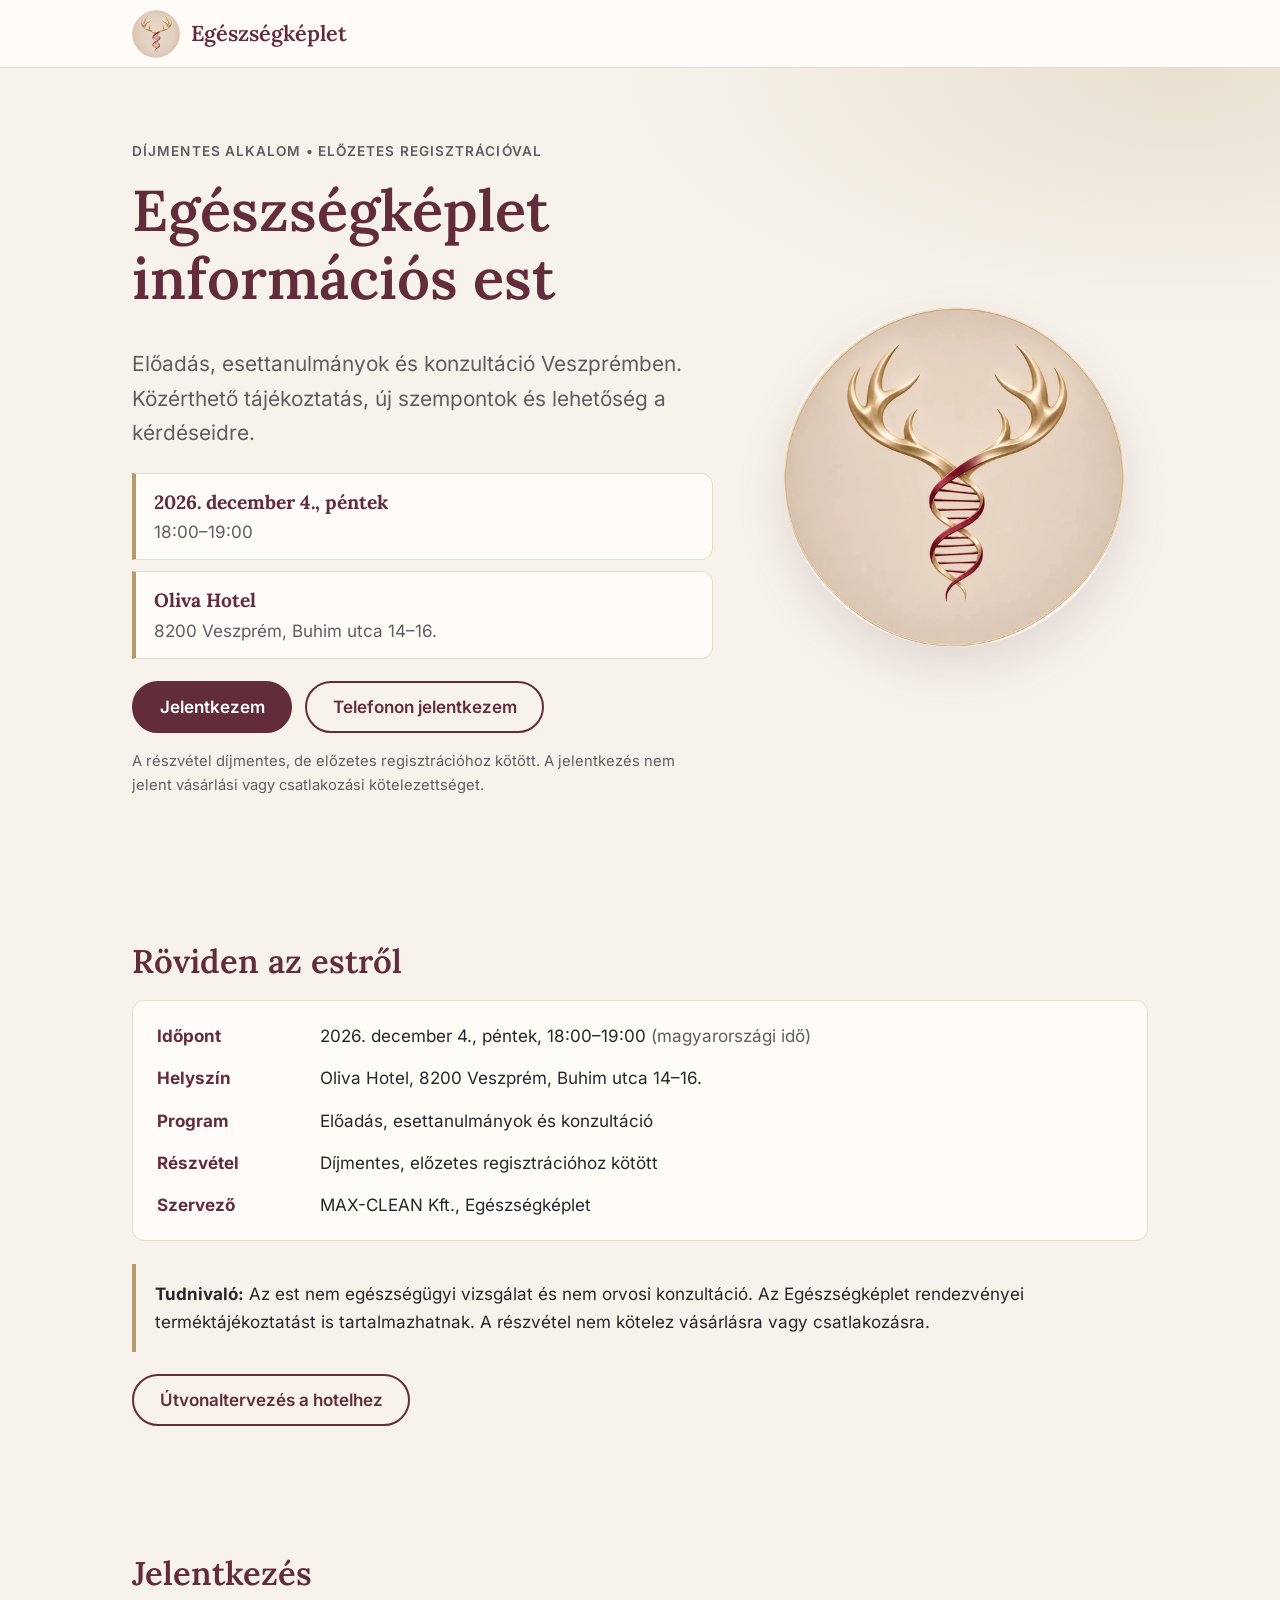
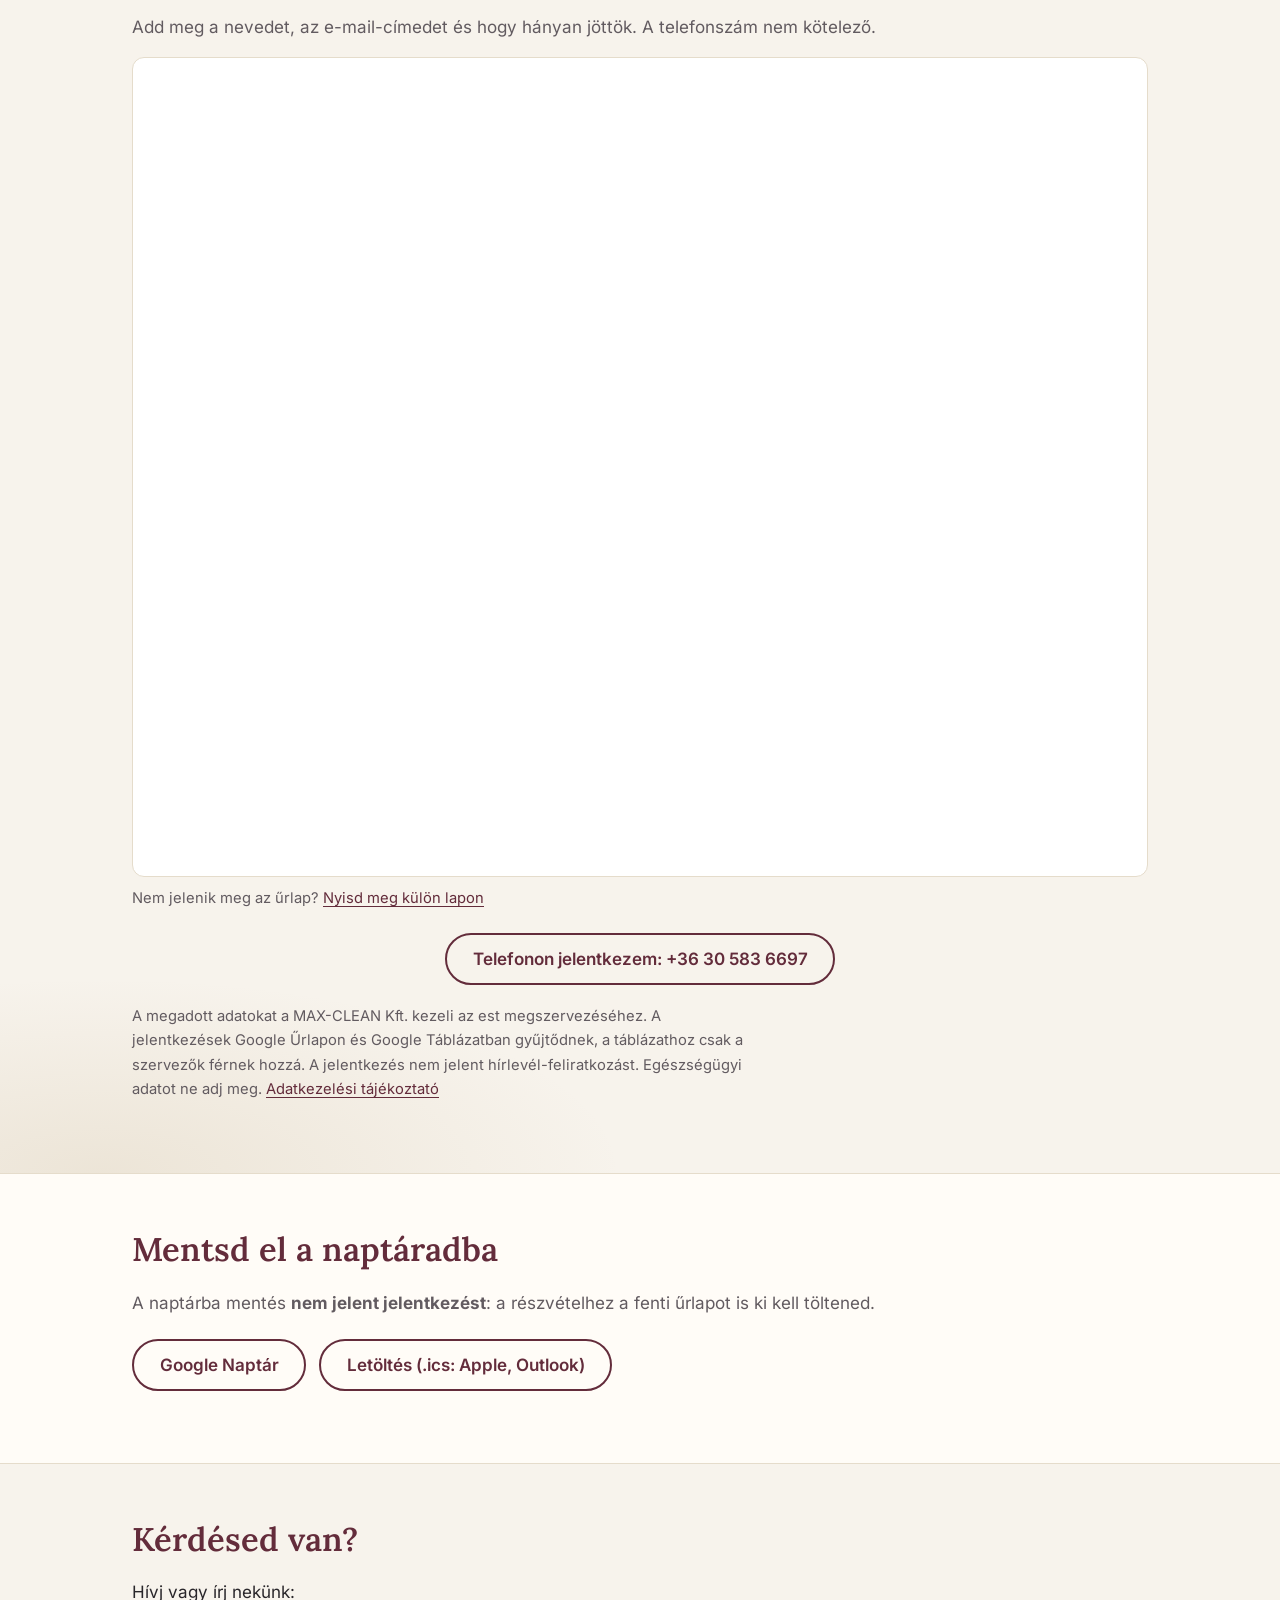
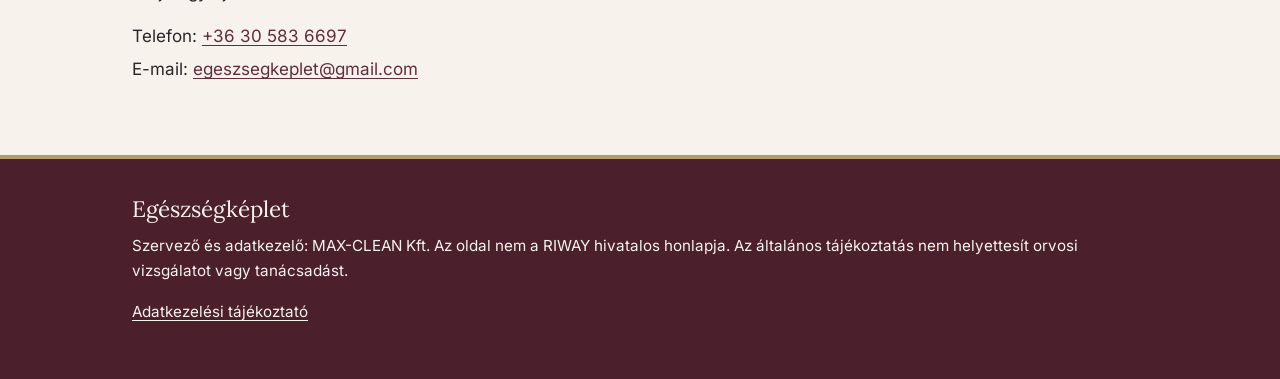
==== index.html @ 8a41c0c7 "Információs est landing (ideiglenes GitHub Pages kiadás)" ====
<!doctype html>
<html lang="hu-HU">
<head>
<meta charset="utf-8">
<meta name="viewport" content="width=device-width, initial-scale=1">
<title>Egészségképlet információs est – Veszprém, 2026. december 4.</title>
<meta name="description" content="Díjmentes, regisztrációhoz kötött információs est Veszprémben, az Oliva Hotelben, 2026. december 4-én 18:00-kor: előadás, esettanulmányok és konzultáció.">
<!-- Indulásig noindex: a hirdetésből érkező forgalomhoz nincs szükség keresőindexelésre. Szükség esetén a sort törölni lehet. -->
<meta name="robots" content="noindex, nofollow">
<link rel="canonical" href="https://egeszsegkeplet.github.io/egeszsegkeplet-est/">
<meta name="theme-color" content="#F7F3EC">
<link rel="icon" type="image/png" sizes="32x32" href="assets/img/favicon-32.png">
<link rel="apple-touch-icon" href="assets/img/apple-touch-icon.png">

<meta property="og:locale" content="hu_HU">
<meta property="og:type" content="website">
<meta property="og:site_name" content="Egészségképlet">
<meta property="og:title" content="Egészségképlet információs est – Veszprém, 2026. december 4.">
<meta property="og:description" content="Díjmentes, regisztrációhoz kötött alkalom az Oliva Hotelben: előadás, esettanulmányok és konzultáció.">
<meta property="og:url" content="https://egeszsegkeplet.github.io/egeszsegkeplet-est/">
<meta property="og:image" content="https://egeszsegkeplet.github.io/egeszsegkeplet-est/assets/img/og.png">
<meta property="og:image:width" content="1200">
<meta property="og:image:height" content="630">
<meta name="twitter:card" content="summary_large_image">

<link rel="preload" href="assets/fonts/lora-latin-wght-normal.woff2" as="font" type="font/woff2" crossorigin>
<link rel="preload" href="assets/fonts/inter-latin-wght-normal.woff2" as="font" type="font/woff2" crossorigin>
<link rel="stylesheet" href="assets/css/landing.css">
<script>document.documentElement.classList.add('js');</script>
</head>
<body>
<a class="skip-link" href="#jelentkezes">Ugrás a jelentkezéshez</a>

<header class="top">
	<div class="wrap top__in">
		<a class="brand" href="./" aria-label="Egészségképlet – főoldal">
			<img src="assets/img/emblem-192.webp" width="48" height="48" alt="" decoding="async">
			<span class="brand__name">Egészségképlet</span>
		</a>
		</div>
</header>

<main id="main">
	<section class="hero">
		<div class="wrap hero__in">
			<div class="hero__text">
				<p class="eyebrow">Díjmentes alkalom • Előzetes regisztrációval</p>
				<h1>Egészségképlet információs est</h1>
				<p class="lead">Előadás, esettanulmányok és konzultáció Veszprémben. Közérthető tájékoztatás, új szempontok és lehetőség a kérdéseidre.</p>
				<ul class="when" aria-label="Időpont és helyszín">
					<li><strong>2026. december 4., péntek</strong><span>18:00–19:00</span></li>
					<li><strong>Oliva Hotel</strong><span>8200 Veszprém, Buhim utca 14–16.</span></li>
				</ul>
				<p class="cta-row">
					<a class="btn" href="#jelentkezes">Jelentkezem</a>
					<a class="btn btn--ghost" href="tel:+36305836697">Telefonon jelentkezem</a>
				</p>
				<p class="fine">A részvétel díjmentes, de előzetes regisztrációhoz kötött. A jelentkezés nem jelent vásárlási vagy csatlakozási kötelezettséget.</p>
			</div>
			<div class="hero__art">
				<img src="assets/img/emblem-512.webp" width="320" height="320" alt="Egészségképlet embléma: agancs és kettős spirál" decoding="async">
			</div>
		</div>
	</section>

	<section class="band" aria-labelledby="adatok-h">
		<div class="wrap">
			<h2 id="adatok-h">Röviden az estről</h2>
			<dl class="facts">
				<div><dt>Időpont</dt><dd>2026. december 4., péntek, 18:00–19:00 <span class="muted">(magyarországi idő)</span></dd></div>
				<div><dt>Helyszín</dt><dd>Oliva Hotel, 8200 Veszprém, Buhim utca 14–16.</dd></div>
				<div><dt>Program</dt><dd>Előadás, esettanulmányok és konzultáció</dd></div>
				<div><dt>Részvétel</dt><dd>Díjmentes, előzetes regisztrációhoz kötött</dd></div>
				<div><dt>Szervező</dt><dd>MAX-CLEAN Kft., Egészségképlet</dd></div>
			</dl>
			<div class="notice" role="note">
				<p><strong>Tudnivaló:</strong> Az est nem egészségügyi vizsgálat és nem orvosi konzultáció. Az Egészségképlet rendezvényei terméktájékoztatást is tartalmazhatnak. A részvétel nem kötelez vásárlásra vagy csatlakozásra.</p>
			</div>
			<p class="cta-row">
				<a class="btn btn--ghost" href="https://www.google.com/maps/dir/?api=1&amp;destination=Oliva%20Hotel%2C%20Buhim%20utca%2014-16%2C%208200%20Veszpr%C3%A9m" rel="noopener noreferrer">Útvonaltervezés a hotelhez</a>
			</p>
		</div>
	</section>

	<section id="jelentkezes" class="reg" aria-labelledby="jel-h">
		<div class="wrap reg__in">
			<h2 id="jel-h">Jelentkezés</h2>
			<p class="muted">Add meg a nevedet, az e-mail-címedet és hogy hányan jöttök. A telefonszám nem kötelező.</p>

			<div id="form-slot" class="form-slot" data-state="loading">
				<noscript><p class="notice">Az űrlap megjelenítéséhez JavaScript kell. Jelentkezz telefonon: <a href="tel:+36305836697">+36 30 583 6697</a>, vagy írj az <a href="mailto:egeszsegkeplet@gmail.com">egeszsegkeplet@gmail.com</a> címre.</p></noscript>
			</div>

			<p class="cta-row cta-row--center">
				<a class="btn btn--ghost" href="tel:+36305836697">Telefonon jelentkezem: +36 30 583 6697</a>
			</p>

			<p class="fine privacy">
				A megadott adatokat a MAX-CLEAN Kft. kezeli az est megszervezéséhez. A jelentkezések Google Űrlapon és Google Táblázatban gyűjtődnek, a táblázathoz csak a szervezők férnek hozzá. A jelentkezés nem jelent hírlevél-feliratkozást. Egészségügyi adatot ne adj meg.
				<a href="adatkezeles.html" rel="noopener">Adatkezelési tájékoztató</a>
			</p>
		</div>
	</section>

	<section class="band band--tint" aria-labelledby="mentes-h">
		<div class="wrap">
			<h2 id="mentes-h">Mentsd el a naptáradba</h2>
			<p class="muted">A naptárba mentés <strong>nem jelent jelentkezést</strong>: a részvételhez a fenti űrlapot is ki kell töltened.</p>
			<p class="cta-row">
				<a class="btn btn--ghost" href="https://calendar.google.com/calendar/render?action=TEMPLATE&amp;text=Eg%C3%A9szs%C3%A9gk%C3%A9plet%20inform%C3%A1ci%C3%B3s%20est&amp;dates=20261204T170000Z/20261204T180000Z&amp;details=El%C5%91ad%C3%A1s%2C%20esettanulm%C3%A1nyok%20%C3%A9s%20konzult%C3%A1ci%C3%B3.%20R%C3%A9szv%C3%A9tel%3A%20d%C3%ADjmentes%2C%20el%C5%91zetes%20regisztr%C3%A1ci%C3%B3hoz%20k%C3%B6t%C3%B6tt.%20Inform%C3%A1ci%C3%B3%3A%20https%3A%2F%2Fegeszsegkeplet.github.io%2Fegeszsegkeplet-est%2F&amp;location=Oliva%20Hotel%2C%208200%20Veszpr%C3%A9m%2C%20Buhim%20utca%2014%E2%80%9316.&amp;ctz=Europe/Budapest" rel="noopener noreferrer">Google Naptár</a>
				<a class="btn btn--ghost" href="oliva-informacios-est.ics" download>Letöltés (.ics: Apple, Outlook)</a>
			</p>
		</div>
	</section>

	<section class="band" aria-labelledby="kapcs-h">
		<div class="wrap">
			<h2 id="kapcs-h">Kérdésed van?</h2>
			<p>Hívj vagy írj nekünk:</p>
			<ul class="contacts">
				<li>Telefon: <a href="tel:+36305836697">+36 30 583 6697</a></li>
				<li>E-mail: <a href="mailto:egeszsegkeplet@gmail.com">egeszsegkeplet@gmail.com</a></li>
				</ul>
		</div>
	</section>
</main>

<footer class="foot">
	<div class="wrap">
		<p class="foot__brand">Egészségképlet</p>
		<p>Szervező és adatkezelő: MAX-CLEAN Kft. Az oldal nem a RIWAY hivatalos honlapja. Az általános tájékoztatás nem helyettesít orvosi vizsgálatot vagy tanácsadást.</p>
		<p><a href="adatkezeles.html" rel="noopener">Adatkezelési tájékoztató</a></p>
	</div>
</footer>

<nav class="bar" aria-label="Gyors jelentkezés">
	<a class="btn btn--small" href="#jelentkezes">Jelentkezem</a>
	<a class="btn btn--small btn--ghost" href="tel:+36305836697">Telefon</a>
</nav>

<script src="assets/config.js"></script>
<script src="assets/js/landing.js" defer></script>
</body>
</html>
---- assets/css/landing.css ----
/*
 * Egészségképlet információs est – landing.
 * Arany–bordó–pezsgő arculat. Kontraszt: bordó #632C3B / elefántcsont #F7F3EC ≈ 9,7:1; másodlagos szöveg #625B60 ≈ 6:1.
 * A pezsgőarany csak díszítés. Betűk helyben (Lora, Inter; OFL).
 */
@font-face { font-family: 'Lora'; font-style: normal; font-weight: 400 700; font-display: swap; src: url('../fonts/lora-latin-ext-wght-normal.woff2') format('woff2'); unicode-range: U+0100-02BA, U+02BD-02C5, U+02C7-02CC, U+02CE-02D7, U+02DD-02FF, U+0304, U+0308, U+0329, U+1D00-1DBF, U+1E00-1E9F, U+1EF2-1EFF, U+2020, U+20A0-20AB, U+20AD-20C0, U+2113, U+2C60-2C7F, U+A720-A7FF; }
@font-face { font-family: 'Lora'; font-style: normal; font-weight: 400 700; font-display: swap; src: url('../fonts/lora-latin-wght-normal.woff2') format('woff2'); unicode-range: U+0000-00FF, U+0131, U+0152-0153, U+02BB-02BC, U+02C6, U+02DA, U+02DC, U+0304, U+0308, U+0329, U+2000-206F, U+20AC, U+2122, U+2191, U+2193, U+2212, U+2215, U+FEFF, U+FFFD; }
@font-face { font-family: 'Inter'; font-style: normal; font-weight: 100 900; font-display: swap; src: url('../fonts/inter-latin-ext-wght-normal.woff2') format('woff2'); unicode-range: U+0100-02BA, U+02BD-02C5, U+02C7-02CC, U+02CE-02D7, U+02DD-02FF, U+0304, U+0308, U+0329, U+1D00-1DBF, U+1E00-1E9F, U+1EF2-1EFF, U+2020, U+20A0-20AB, U+20AD-20C0, U+2113, U+2C60-2C7F, U+A720-A7FF; }
@font-face { font-family: 'Inter'; font-style: normal; font-weight: 100 900; font-display: swap; src: url('../fonts/inter-latin-wght-normal.woff2') format('woff2'); unicode-range: U+0000-00FF, U+0131, U+0152-0153, U+02BB-02BC, U+02C6, U+02DA, U+02DC, U+0304, U+0308, U+0329, U+2000-206F, U+20AC, U+2122, U+2191, U+2193, U+2212, U+2215, U+FEFF, U+FFFD; }

:root {
	--wine: #632C3B; --wine-dark: #4B1F2C; --gold: #B59A6A; --ivory: #F7F3EC; --card: #FFFCF7;
	--ink: #29262A; --muted: #625B60; --line: #E5DCCB; --focus: #1F4A7A; --radius: 12px;
	--gutter: clamp(1rem, 4.5vw, 2rem);
	--head: 'Lora', Georgia, 'Times New Roman', serif;
	--body: 'Inter', system-ui, -apple-system, 'Segoe UI', Roboto, Arial, sans-serif;
}
*, *::before, *::after { box-sizing: border-box; }
html { -webkit-text-size-adjust: 100%; scroll-behavior: smooth; scroll-padding-top: 1rem; }
body { margin: 0; background: var(--ivory); color: var(--ink); font-family: var(--body); font-size: 1.0625rem; line-height: 1.65; -webkit-font-smoothing: antialiased; }
img { max-width: 100%; height: auto; }
a { color: var(--wine); text-underline-offset: 3px; }
a:hover { color: var(--wine-dark); }
h1, h2 { font-family: var(--head); color: var(--wine); font-weight: 600; line-height: 1.18; margin: 0 0 .6em; text-wrap: balance; }
h1 { font-size: clamp(2.1rem, 1.2rem + 4vw, 3.6rem); }
h2 { font-size: clamp(1.45rem, 1.1rem + 1.5vw, 2.05rem); }
p { margin: 0 0 1rem; }
:focus-visible { outline: 3px solid var(--focus); outline-offset: 3px; border-radius: 4px; }
.wrap { max-width: 1080px; margin-inline: auto; padding-inline: var(--gutter); }
.muted { color: var(--muted); }
.fine { color: var(--muted); font-size: .92rem; }
.skip-link { position: absolute; left: -999px; top: .5rem; background: var(--wine); color: #fff; padding: .7rem 1rem; border-radius: 8px; z-index: 100; }
.skip-link:focus { left: .5rem; }

.top { background: var(--card); border-bottom: 1px solid var(--line); }
.top__in { display: flex; align-items: center; justify-content: space-between; gap: 1rem; padding-block: .6rem; }
.brand { display: inline-flex; align-items: center; gap: .7rem; text-decoration: none; }
.brand img { border-radius: 50%; display: block; }
.brand__name { font-family: var(--head); font-size: 1.35rem; font-weight: 600; color: var(--wine); }
.top__link { text-decoration: none; font-weight: 500; padding: .5rem 0; }

.btn { display: inline-flex; align-items: center; justify-content: center; min-height: 52px; padding: .75rem 1.6rem; border: 2px solid var(--wine); border-radius: 999px; background: var(--wine); color: #fff; font: inherit; font-weight: 600; line-height: 1.2; text-decoration: none; cursor: pointer; text-align: center; transition: background .15s, color .15s; }
.btn:hover { background: var(--wine-dark); border-color: var(--wine-dark); color: #fff; }
.btn--ghost { background: transparent; color: var(--wine); }
.btn--ghost:hover { background: var(--wine); color: #fff; }
.btn--small { min-height: 46px; padding: .5rem 1.1rem; }
.cta-row { display: flex; flex-wrap: wrap; gap: .8rem; margin: 1.4rem 0 1rem; }
.cta-row--center { justify-content: center; }

.hero { background: radial-gradient(900px 420px at 92% 0%, rgba(181, 154, 106, .22), transparent 62%), var(--ivory); padding-block: clamp(2rem, 6vw, 4.5rem); }
.hero__in { display: grid; gap: 2rem 3rem; align-items: center; }
.hero__art { display: grid; place-items: center; }
.hero__art img { border-radius: 50%; box-shadow: 0 20px 50px rgba(99, 44, 59, .14); width: min(60%, 320px); }
@media (min-width: 880px) { .hero__in { grid-template-columns: 1.2fr .8fr; } .hero__art img { width: min(100%, 340px); } }
@media (max-width: 879px) { .hero__art { order: 2; } }
.eyebrow { font-size: .85rem; letter-spacing: .08em; text-transform: uppercase; font-weight: 600; color: var(--muted); margin-bottom: .9rem; }
.lead { font-size: clamp(1.1rem, 1rem + .5vw, 1.3rem); color: var(--muted); max-width: 52ch; }
.when { list-style: none; margin: 1.4rem 0 0; padding: 0; display: grid; gap: .7rem; }
.when li { display: grid; padding: .8rem 1.1rem; background: var(--card); border: 1px solid var(--line); border-left: 4px solid var(--gold); border-radius: 0 var(--radius) var(--radius) 0; }
.when strong { font-family: var(--head); font-size: 1.2rem; color: var(--wine); }
.when span { color: var(--muted); }

.band { padding-block: clamp(2rem, 5vw, 3.5rem); }
.band--tint { background: var(--card); border-block: 1px solid var(--line); }
.facts { display: grid; gap: .9rem; margin: 0 0 1.4rem; padding: 1.3rem 1.5rem; background: var(--card); border: 1px solid var(--line); border-radius: var(--radius); }
.facts > div { display: grid; grid-template-columns: 9rem 1fr; gap: .2rem 1.2rem; }
.facts dt { font-weight: 700; color: var(--wine); }
.facts dd { margin: 0; }
.notice { padding: 1rem 1.2rem; background: var(--ivory); border-left: 4px solid var(--gold); border-radius: 0 var(--radius) var(--radius) 0; }
.band--tint .notice, .reg .notice { background: var(--card); }
.notice p:last-child { margin-bottom: 0; }

.reg { padding-block: clamp(2rem, 5vw, 3.5rem); background: radial-gradient(800px 300px at 8% 100%, rgba(181, 154, 106, .16), transparent 65%); }
.form-slot iframe { display: block; width: 100%; height: 820px; border: 1px solid var(--line); border-radius: var(--radius); background: #fff; }
.form-alt { margin-top: .6rem; }
.privacy { max-width: 70ch; margin-top: 1.2rem; }
.contacts { list-style: none; margin: 0; padding: 0; display: grid; gap: .3rem; }
.contacts a, a[href^="tel:"] { white-space: nowrap; }

.foot { background: var(--wine-dark); color: var(--ivory); padding: 2rem 0 2.4rem; margin-top: 1rem; border-top: 4px solid var(--gold); font-size: .95rem; }
.foot a { color: var(--ivory); }
.foot__brand { font-family: var(--head); font-size: 1.4rem; margin-bottom: .3rem; }

.bar { display: none; }
@media (max-width: 760px) {
	body { padding-bottom: 4.6rem; }
	.facts > div { grid-template-columns: 1fr; }
	.bar { position: fixed; inset: auto 0 0 0; z-index: 50; display: flex; gap: .6rem; padding: .6rem .8rem calc(.6rem + env(safe-area-inset-bottom)); background: rgba(255, 252, 247, .97); border-top: 1px solid var(--line); box-shadow: 0 -6px 18px rgba(41, 38, 42, .08); }
	.bar .btn { flex: 1; }
	body.in-form .bar { display: none; }
	.cta-row .btn { width: 100%; }
	.form-slot iframe { height: 900px; }
}
@media (prefers-reduced-motion: reduce) { html { scroll-behavior: auto; } * { transition: none !important; animation: none !important; } }
@media print { .bar, .top__link { display: none; } body { background: #fff; padding: 0; } }
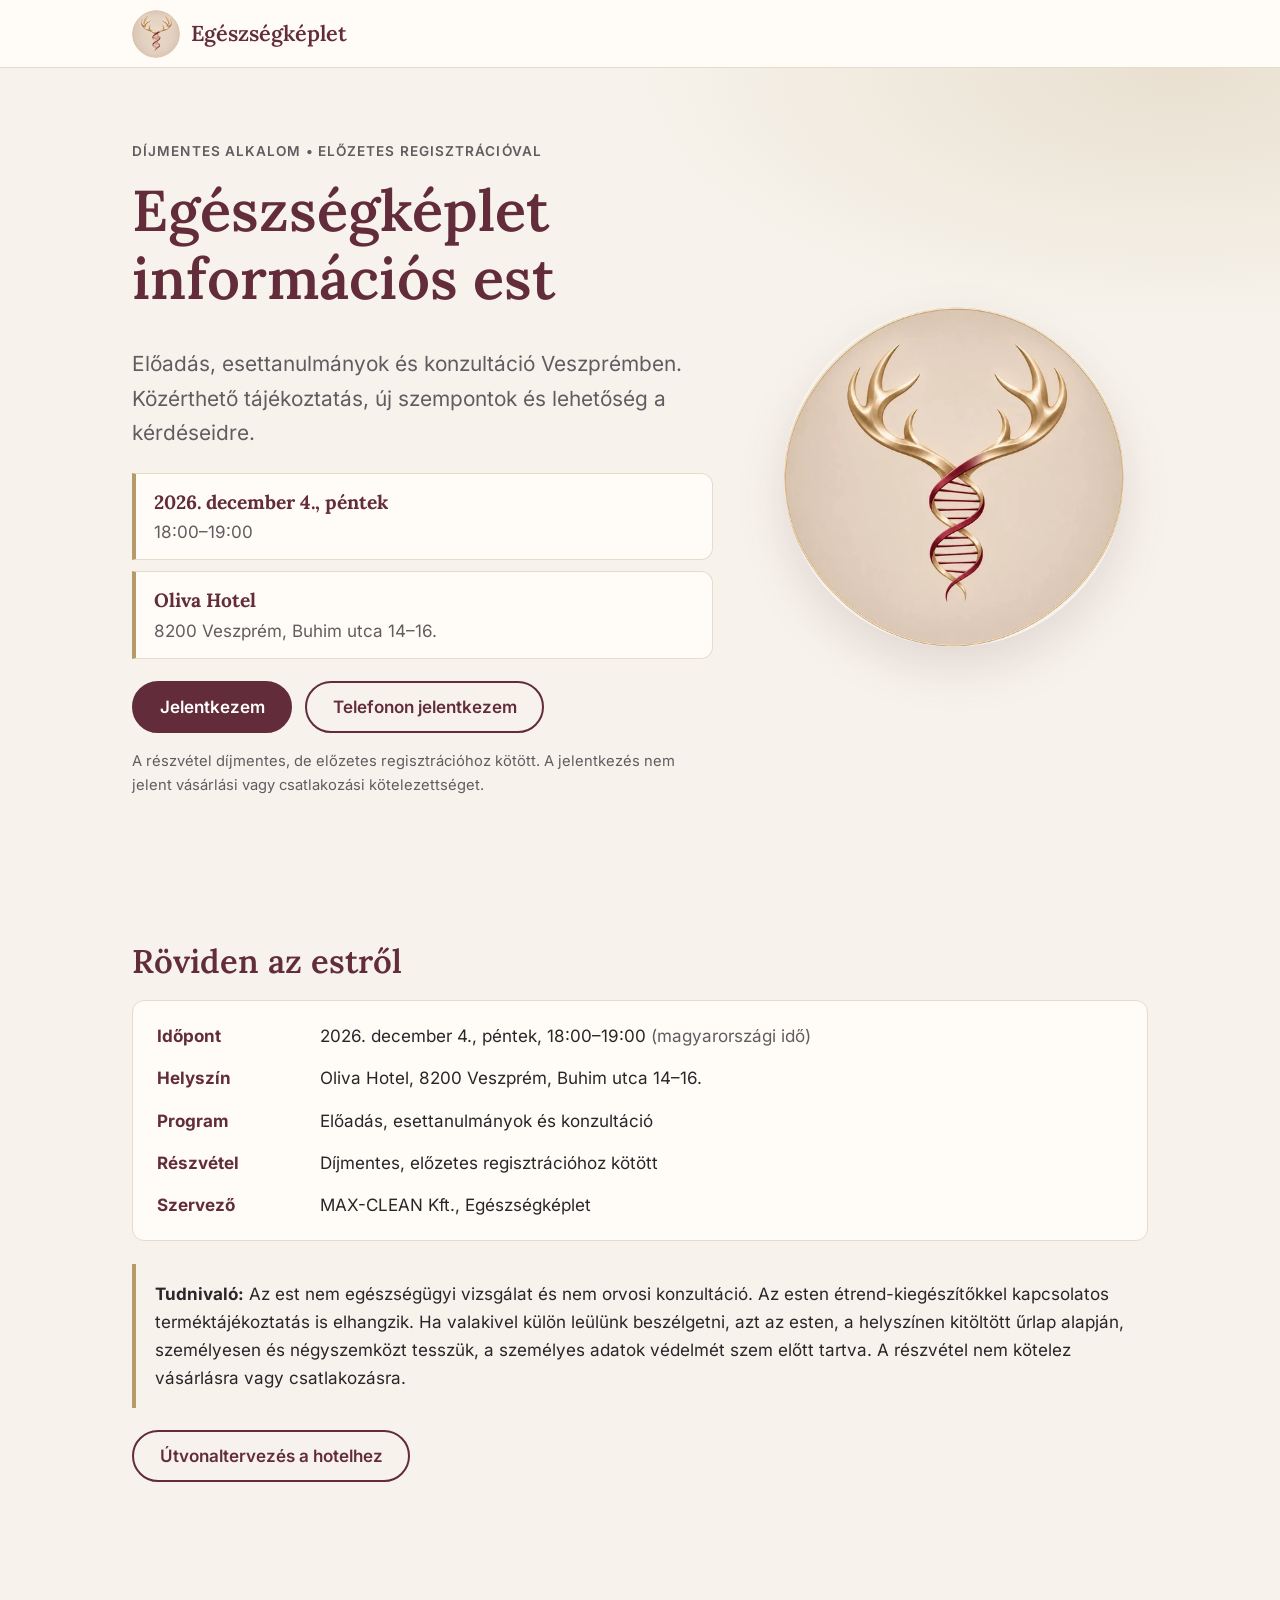
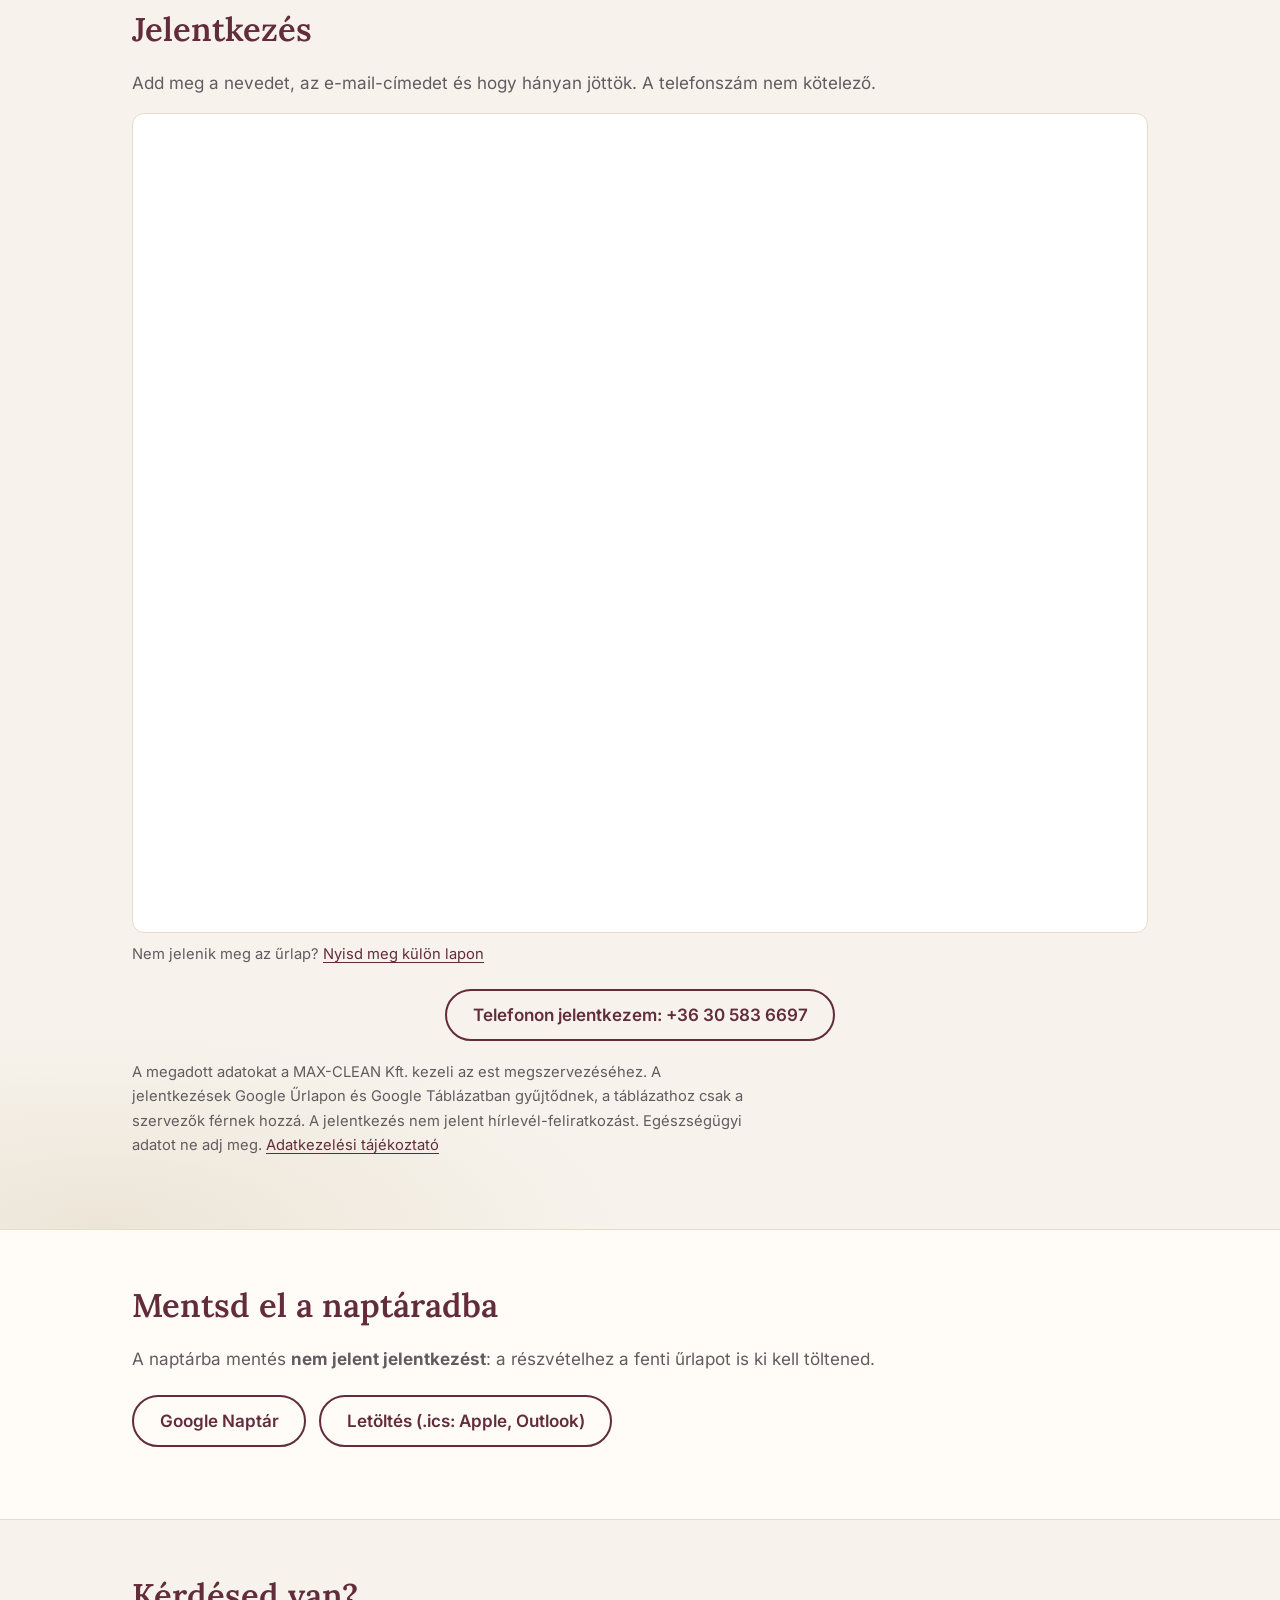
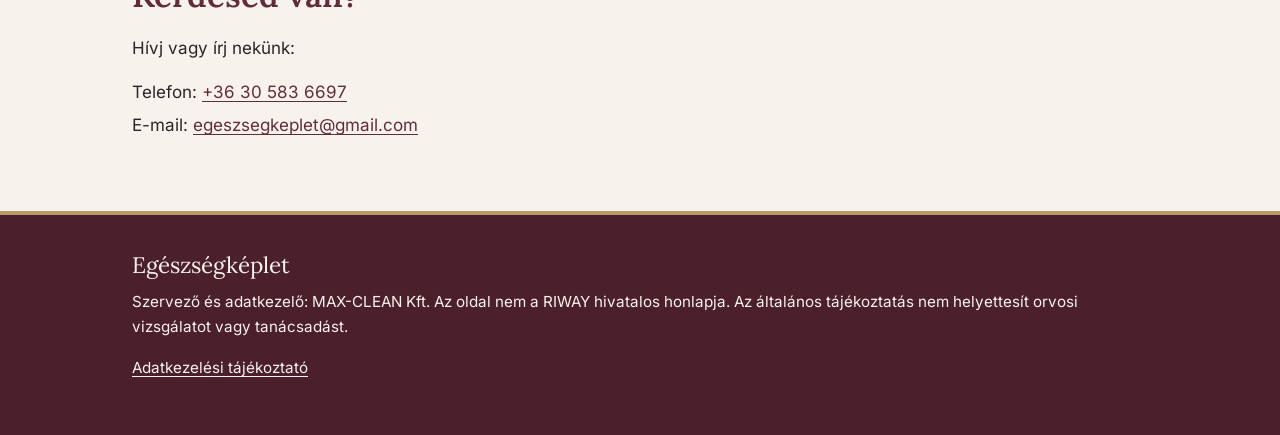
==== commit ac509d27: "Teljes adatkezelési tájékoztató, V1 szövegegységesítés" ====
--- a/index.html
+++ b/index.html
@@ -74,7 +74,7 @@
 				<div><dt>Szervező</dt><dd>MAX-CLEAN Kft., Egészségképlet</dd></div>
 			</dl>
 			<div class="notice" role="note">
-				<p><strong>Tudnivaló:</strong> Az est nem egészségügyi vizsgálat és nem orvosi konzultáció. Az Egészségképlet rendezvényei terméktájékoztatást is tartalmazhatnak. A részvétel nem kötelez vásárlásra vagy csatlakozásra.</p>
+				<p><strong>Tudnivaló:</strong> Az est nem egészségügyi vizsgálat és nem orvosi konzultáció. Az esten étrend-kiegészítőkkel kapcsolatos terméktájékoztatás is elhangzik. Ha valakivel külön leülünk beszélgetni, azt az esten, a helyszínen kitöltött űrlap alapján, személyesen és négyszemközt tesszük, a személyes adatok védelmét szem előtt tartva. A részvétel nem kötelez vásárlásra vagy csatlakozásra.</p>
 			</div>
 			<p class="cta-row">
 				<a class="btn btn--ghost" href="https://www.google.com/maps/dir/?api=1&amp;destination=Oliva%20Hotel%2C%20Buhim%20utca%2014-16%2C%208200%20Veszpr%C3%A9m" rel="noopener noreferrer">Útvonaltervezés a hotelhez</a>
